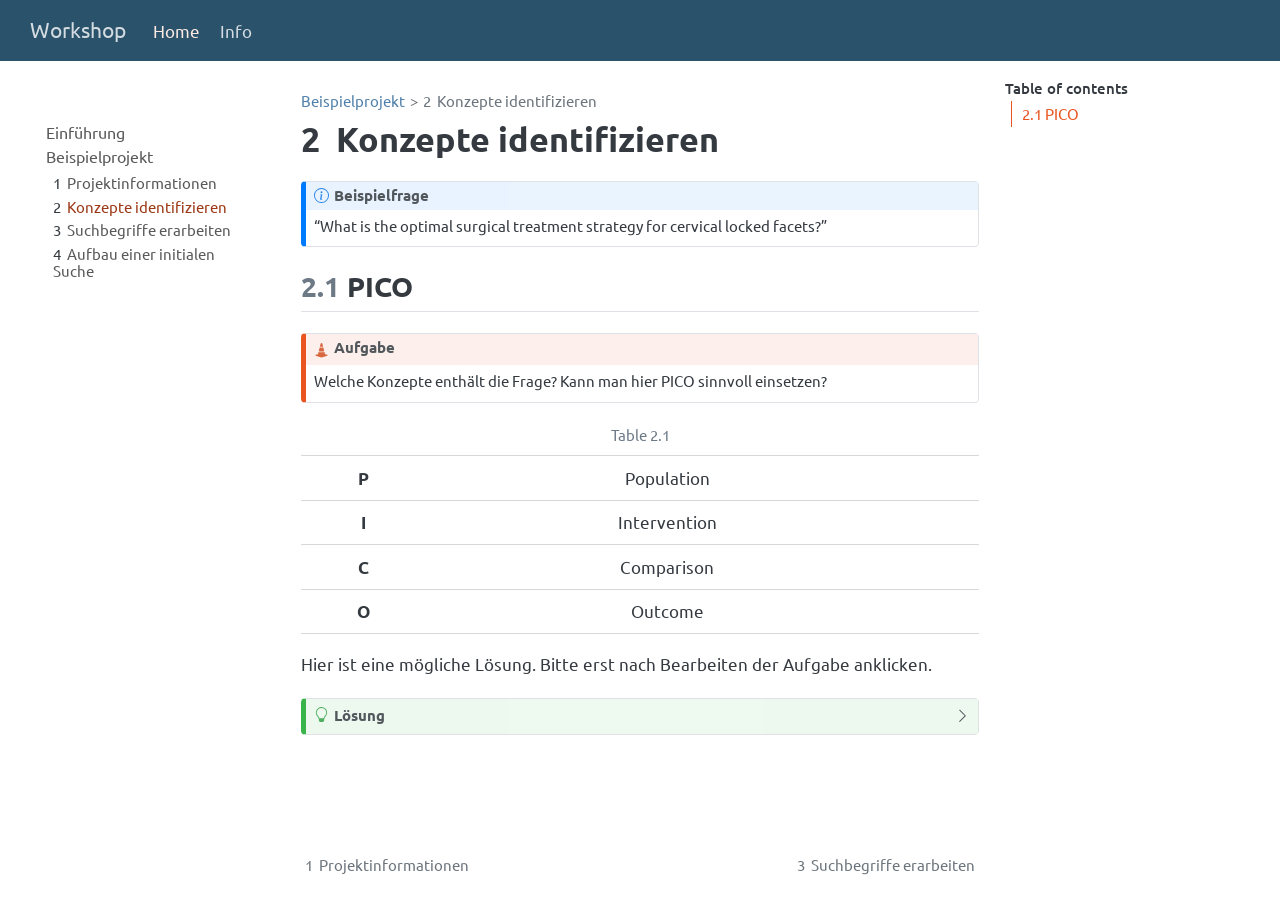
==== docs/concepts.html @ 967b188f "workshop project created" ====
<!DOCTYPE html>
<html xmlns="http://www.w3.org/1999/xhtml" lang="en" xml:lang="en"><head>

<meta charset="utf-8">
<meta name="generator" content="quarto-1.7.32">

<meta name="viewport" content="width=device-width, initial-scale=1.0, user-scalable=yes">

<meta name="description" content="Interner Workshop der AG EBM">

<title>2&nbsp; Konzepte identifizieren – Workshop</title>
<style>
code{white-space: pre-wrap;}
span.smallcaps{font-variant: small-caps;}
div.columns{display: flex; gap: min(4vw, 1.5em);}
div.column{flex: auto; overflow-x: auto;}
div.hanging-indent{margin-left: 1.5em; text-indent: -1.5em;}
ul.task-list{list-style: none;}
ul.task-list li input[type="checkbox"] {
  width: 0.8em;
  margin: 0 0.8em 0.2em -1em; /* quarto-specific, see https://github.com/quarto-dev/quarto-cli/issues/4556 */ 
  vertical-align: middle;
}
</style>


<script src="site_libs/quarto-nav/quarto-nav.js"></script>
<script src="site_libs/quarto-nav/headroom.min.js"></script>
<script src="site_libs/clipboard/clipboard.min.js"></script>
<script src="site_libs/quarto-search/autocomplete.umd.js"></script>
<script src="site_libs/quarto-search/fuse.min.js"></script>
<script src="site_libs/quarto-search/quarto-search.js"></script>
<meta name="quarto:offset" content="./">
<link href="./searchterms.html" rel="next">
<link href="./facts.html" rel="prev">
<script src="site_libs/quarto-html/quarto.js" type="module"></script>
<script src="site_libs/quarto-html/tabsets/tabsets.js" type="module"></script>
<script src="site_libs/quarto-html/popper.min.js"></script>
<script src="site_libs/quarto-html/tippy.umd.min.js"></script>
<script src="site_libs/quarto-html/anchor.min.js"></script>
<link href="site_libs/quarto-html/tippy.css" rel="stylesheet">
<link href="site_libs/quarto-html/quarto-syntax-highlighting-234273d1456647dabc34a594ac50e507.css" rel="stylesheet" id="quarto-text-highlighting-styles">
<script src="site_libs/bootstrap/bootstrap.min.js"></script>
<link href="site_libs/bootstrap/bootstrap-icons.css" rel="stylesheet">
<link href="site_libs/bootstrap/bootstrap-3a335a13ae7b847f18ad76aa049e3a4f.min.css" rel="stylesheet" append-hash="true" id="quarto-bootstrap" data-mode="light">
<script id="quarto-search-options" type="application/json">{
  "location": "sidebar",
  "copy-button": false,
  "collapse-after": 3,
  "panel-placement": "start",
  "type": "textbox",
  "limit": 50,
  "keyboard-shortcut": [
    "f",
    "/",
    "s"
  ],
  "language": {
    "search-no-results-text": "No results",
    "search-matching-documents-text": "matching documents",
    "search-copy-link-title": "Copy link to search",
    "search-hide-matches-text": "Hide additional matches",
    "search-more-match-text": "more match in this document",
    "search-more-matches-text": "more matches in this document",
    "search-clear-button-title": "Clear",
    "search-text-placeholder": "",
    "search-detached-cancel-button-title": "Cancel",
    "search-submit-button-title": "Submit",
    "search-label": "Search"
  }
}</script>


</head>

<body class="nav-sidebar floating nav-fixed quarto-light">

<div id="quarto-search-results"></div>
  <header id="quarto-header" class="headroom fixed-top">
    <nav class="navbar navbar-expand-lg " data-bs-theme="dark">
      <div class="navbar-container container-fluid">
      <div class="navbar-brand-container mx-auto">
    <a class="navbar-brand" href="./index.html">
    <span class="navbar-title">Workshop</span>
    </a>
  </div>
          <button class="navbar-toggler" type="button" data-bs-toggle="collapse" data-bs-target="#navbarCollapse" aria-controls="navbarCollapse" role="menu" aria-expanded="false" aria-label="Toggle navigation" onclick="if (window.quartoToggleHeadroom) { window.quartoToggleHeadroom(); }">
  <span class="navbar-toggler-icon"></span>
</button>
          <div class="collapse navbar-collapse" id="navbarCollapse">
            <ul class="navbar-nav navbar-nav-scroll me-auto">
  <li class="nav-item">
    <a class="nav-link active" href="./index.html" aria-current="page"> 
<span class="menu-text">Home</span></a>
  </li>  
  <li class="nav-item">
    <a class="nav-link" href="./about.qmd"> 
<span class="menu-text">Info</span></a>
  </li>  
</ul>
          </div> <!-- /navcollapse -->
            <div class="quarto-navbar-tools">
</div>
      </div> <!-- /container-fluid -->
    </nav>
  <nav class="quarto-secondary-nav">
    <div class="container-fluid d-flex">
      <button type="button" class="quarto-btn-toggle btn" data-bs-toggle="collapse" role="button" data-bs-target=".quarto-sidebar-collapse-item" aria-controls="quarto-sidebar" aria-expanded="false" aria-label="Toggle sidebar navigation" onclick="if (window.quartoToggleHeadroom) { window.quartoToggleHeadroom(); }">
        <i class="bi bi-layout-text-sidebar-reverse"></i>
      </button>
        <nav class="quarto-page-breadcrumbs" aria-label="breadcrumb"><ol class="breadcrumb"><li class="breadcrumb-item"><a href="./facts.html">Beispielprojekt</a></li><li class="breadcrumb-item"><a href="./concepts.html"><span class="chapter-number">2</span>&nbsp; <span class="chapter-title">Konzepte identifizieren</span></a></li></ol></nav>
        <a class="flex-grow-1" role="navigation" data-bs-toggle="collapse" data-bs-target=".quarto-sidebar-collapse-item" aria-controls="quarto-sidebar" aria-expanded="false" aria-label="Toggle sidebar navigation" onclick="if (window.quartoToggleHeadroom) { window.quartoToggleHeadroom(); }">      
        </a>
      <button type="button" class="btn quarto-search-button" aria-label="Search" onclick="window.quartoOpenSearch();">
        <i class="bi bi-search"></i>
      </button>
    </div>
  </nav>
</header>
<!-- content -->
<div id="quarto-content" class="quarto-container page-columns page-rows-contents page-layout-article page-navbar">
<!-- sidebar -->
  <nav id="quarto-sidebar" class="sidebar collapse collapse-horizontal quarto-sidebar-collapse-item sidebar-navigation floating overflow-auto">
        <div class="mt-2 flex-shrink-0 align-items-center">
        <div class="sidebar-search">
        <div id="quarto-search" class="" title="Search"></div>
        </div>
        </div>
    <div class="sidebar-menu-container"> 
    <ul class="list-unstyled mt-1">
        <li class="sidebar-item">
  <div class="sidebar-item-container"> 
  <a href="./index.html" class="sidebar-item-text sidebar-link">
 <span class="menu-text">Einführung</span></a>
  </div>
</li>
        <li class="sidebar-item sidebar-item-section">
      <div class="sidebar-item-container"> 
            <a class="sidebar-item-text sidebar-link text-start" data-bs-toggle="collapse" data-bs-target="#quarto-sidebar-section-1" role="navigation" aria-expanded="true">
 <span class="menu-text">Beispielprojekt</span></a>
          <a class="sidebar-item-toggle text-start" data-bs-toggle="collapse" data-bs-target="#quarto-sidebar-section-1" role="navigation" aria-expanded="true" aria-label="Toggle section">
            <i class="bi bi-chevron-right ms-2"></i>
          </a> 
      </div>
      <ul id="quarto-sidebar-section-1" class="collapse list-unstyled sidebar-section depth1 show">  
          <li class="sidebar-item">
  <div class="sidebar-item-container"> 
  <a href="./facts.html" class="sidebar-item-text sidebar-link">
 <span class="menu-text"><span class="chapter-number">1</span>&nbsp; <span class="chapter-title">Projektinformationen</span></span></a>
  </div>
</li>
          <li class="sidebar-item">
  <div class="sidebar-item-container"> 
  <a href="./concepts.html" class="sidebar-item-text sidebar-link active">
 <span class="menu-text"><span class="chapter-number">2</span>&nbsp; <span class="chapter-title">Konzepte identifizieren</span></span></a>
  </div>
</li>
          <li class="sidebar-item">
  <div class="sidebar-item-container"> 
  <a href="./searchterms.html" class="sidebar-item-text sidebar-link">
 <span class="menu-text"><span class="chapter-number">3</span>&nbsp; <span class="chapter-title">Suchbegriffe erarbeiten</span></span></a>
  </div>
</li>
          <li class="sidebar-item">
  <div class="sidebar-item-container"> 
  <a href="./initialsearch.html" class="sidebar-item-text sidebar-link">
 <span class="menu-text"><span class="chapter-number">4</span>&nbsp; <span class="chapter-title">Aufbau einer initialen Suche</span></span></a>
  </div>
</li>
      </ul>
  </li>
    </ul>
    </div>
</nav>
<div id="quarto-sidebar-glass" class="quarto-sidebar-collapse-item" data-bs-toggle="collapse" data-bs-target=".quarto-sidebar-collapse-item"></div>
<!-- margin-sidebar -->
    <div id="quarto-margin-sidebar" class="sidebar margin-sidebar">
        <nav id="TOC" role="doc-toc" class="toc-active">
    <h2 id="toc-title">Table of contents</h2>
   
  <ul>
  <li><a href="#pico" id="toc-pico" class="nav-link active" data-scroll-target="#pico"><span class="header-section-number">2.1</span> PICO</a></li>
  </ul>
</nav>
    </div>
<!-- main -->
<main class="content" id="quarto-document-content">

<header id="title-block-header" class="quarto-title-block default"><nav class="quarto-page-breadcrumbs quarto-title-breadcrumbs d-none d-lg-block" aria-label="breadcrumb"><ol class="breadcrumb"><li class="breadcrumb-item"><a href="./facts.html">Beispielprojekt</a></li><li class="breadcrumb-item"><a href="./concepts.html"><span class="chapter-number">2</span>&nbsp; <span class="chapter-title">Konzepte identifizieren</span></a></li></ol></nav>
<div class="quarto-title">
<h1 class="title"><span class="chapter-number">2</span>&nbsp; <span class="chapter-title">Konzepte identifizieren</span></h1>
</div>



<div class="quarto-title-meta">

    
  
    
  </div>
  


</header>


<div class="callout callout-style-default callout-note callout-titled" title="Beispielfrage">
<div class="callout-header d-flex align-content-center">
<div class="callout-icon-container">
<i class="callout-icon"></i>
</div>
<div class="callout-title-container flex-fill">
Beispielfrage
</div>
</div>
<div class="callout-body-container callout-body">
<p>“What is the optimal surgical treatment strategy for cervical locked facets?”</p>
</div>
</div>
<section id="pico" class="level2" data-number="2.1">
<h2 data-number="2.1" class="anchored" data-anchor-id="pico"><span class="header-section-number">2.1</span> PICO</h2>
<div class="callout callout-style-default callout-caution callout-titled" title="Aufgabe">
<div class="callout-header d-flex align-content-center">
<div class="callout-icon-container">
<i class="callout-icon"></i>
</div>
<div class="callout-title-container flex-fill">
Aufgabe
</div>
</div>
<div class="callout-body-container callout-body">
<p>Welche Konzepte enthält die Frage? Kann man hier PICO sinnvoll einsetzen?</p>
</div>
</div>
<div id="tbl-pico" class="quarto-float quarto-figure quarto-figure-center anchored">
<figure class="quarto-float quarto-float-tbl figure">
<figcaption class="quarto-float-caption-top quarto-float-caption quarto-float-tbl quarto-uncaptioned" id="tbl-pico-caption-0ceaefa1-69ba-4598-a22c-09a6ac19f8ca">
Table&nbsp;2.1
</figcaption>
<div aria-describedby="tbl-pico-caption-0ceaefa1-69ba-4598-a22c-09a6ac19f8ca">
<table class="caption-top table">
<tbody>
<tr class="odd">
<td><strong>P</strong></td>
<td>Population</td>
<td></td>
</tr>
<tr class="even">
<td><strong>I</strong></td>
<td>Intervention</td>
<td></td>
</tr>
<tr class="odd">
<td><strong>C</strong></td>
<td>Comparison</td>
<td></td>
</tr>
<tr class="even">
<td><strong>O</strong></td>
<td>Outcome</td>
<td></td>
</tr>
</tbody>
</table>
</div>
</figure>
</div>
<p>Hier ist eine mögliche Lösung. Bitte erst nach Bearbeiten der Aufgabe anklicken.</p>
<div class="callout callout-style-default callout-tip callout-titled" title="Lösung">
<div class="callout-header d-flex align-content-center" data-bs-toggle="collapse" data-bs-target=".callout-3-contents" aria-controls="callout-3" aria-expanded="false" aria-label="Toggle callout">
<div class="callout-icon-container">
<i class="callout-icon"></i>
</div>
<div class="callout-title-container flex-fill">
Lösung
</div>
<div class="callout-btn-toggle d-inline-block border-0 py-1 ps-1 pe-0 float-end"><i class="callout-toggle"></i></div>
</div>
<div id="callout-3" class="callout-3-contents callout-collapse collapse">
<div class="callout-body-container callout-body">
<pre><code>P: Cervical locked facets

I: surgery / treatment options

C: -

O: - </code></pre>
</div>
</div>
</div>


</section>

</main> <!-- /main -->
<script id="quarto-html-after-body" type="application/javascript">
  window.document.addEventListener("DOMContentLoaded", function (event) {
    const icon = "";
    const anchorJS = new window.AnchorJS();
    anchorJS.options = {
      placement: 'right',
      icon: icon
    };
    anchorJS.add('.anchored');
    const isCodeAnnotation = (el) => {
      for (const clz of el.classList) {
        if (clz.startsWith('code-annotation-')) {                     
          return true;
        }
      }
      return false;
    }
    const onCopySuccess = function(e) {
      // button target
      const button = e.trigger;
      // don't keep focus
      button.blur();
      // flash "checked"
      button.classList.add('code-copy-button-checked');
      var currentTitle = button.getAttribute("title");
      button.setAttribute("title", "Copied!");
      let tooltip;
      if (window.bootstrap) {
        button.setAttribute("data-bs-toggle", "tooltip");
        button.setAttribute("data-bs-placement", "left");
        button.setAttribute("data-bs-title", "Copied!");
        tooltip = new bootstrap.Tooltip(button, 
          { trigger: "manual", 
            customClass: "code-copy-button-tooltip",
            offset: [0, -8]});
        tooltip.show();    
      }
      setTimeout(function() {
        if (tooltip) {
          tooltip.hide();
          button.removeAttribute("data-bs-title");
          button.removeAttribute("data-bs-toggle");
          button.removeAttribute("data-bs-placement");
        }
        button.setAttribute("title", currentTitle);
        button.classList.remove('code-copy-button-checked');
      }, 1000);
      // clear code selection
      e.clearSelection();
    }
    const getTextToCopy = function(trigger) {
        const codeEl = trigger.previousElementSibling.cloneNode(true);
        for (const childEl of codeEl.children) {
          if (isCodeAnnotation(childEl)) {
            childEl.remove();
          }
        }
        return codeEl.innerText;
    }
    const clipboard = new window.ClipboardJS('.code-copy-button:not([data-in-quarto-modal])', {
      text: getTextToCopy
    });
    clipboard.on('success', onCopySuccess);
    if (window.document.getElementById('quarto-embedded-source-code-modal')) {
      const clipboardModal = new window.ClipboardJS('.code-copy-button[data-in-quarto-modal]', {
        text: getTextToCopy,
        container: window.document.getElementById('quarto-embedded-source-code-modal')
      });
      clipboardModal.on('success', onCopySuccess);
    }
      var localhostRegex = new RegExp(/^(?:http|https):\/\/localhost\:?[0-9]*\//);
      var mailtoRegex = new RegExp(/^mailto:/);
        var filterRegex = new RegExp('/' + window.location.host + '/');
      var isInternal = (href) => {
          return filterRegex.test(href) || localhostRegex.test(href) || mailtoRegex.test(href);
      }
      // Inspect non-navigation links and adorn them if external
     var links = window.document.querySelectorAll('a[href]:not(.nav-link):not(.navbar-brand):not(.toc-action):not(.sidebar-link):not(.sidebar-item-toggle):not(.pagination-link):not(.no-external):not([aria-hidden]):not(.dropdown-item):not(.quarto-navigation-tool):not(.about-link)');
      for (var i=0; i<links.length; i++) {
        const link = links[i];
        if (!isInternal(link.href)) {
          // undo the damage that might have been done by quarto-nav.js in the case of
          // links that we want to consider external
          if (link.dataset.originalHref !== undefined) {
            link.href = link.dataset.originalHref;
          }
            // target, if specified
            link.setAttribute("target", "_blank");
            if (link.getAttribute("rel") === null) {
              link.setAttribute("rel", "noopener");
            }
        }
      }
    function tippyHover(el, contentFn, onTriggerFn, onUntriggerFn) {
      const config = {
        allowHTML: true,
        maxWidth: 500,
        delay: 100,
        arrow: false,
        appendTo: function(el) {
            return el.parentElement;
        },
        interactive: true,
        interactiveBorder: 10,
        theme: 'quarto',
        placement: 'bottom-start',
      };
      if (contentFn) {
        config.content = contentFn;
      }
      if (onTriggerFn) {
        config.onTrigger = onTriggerFn;
      }
      if (onUntriggerFn) {
        config.onUntrigger = onUntriggerFn;
      }
      window.tippy(el, config); 
    }
    const noterefs = window.document.querySelectorAll('a[role="doc-noteref"]');
    for (var i=0; i<noterefs.length; i++) {
      const ref = noterefs[i];
      tippyHover(ref, function() {
        // use id or data attribute instead here
        let href = ref.getAttribute('data-footnote-href') || ref.getAttribute('href');
        try { href = new URL(href).hash; } catch {}
        const id = href.replace(/^#\/?/, "");
        const note = window.document.getElementById(id);
        if (note) {
          return note.innerHTML;
        } else {
          return "";
        }
      });
    }
    const xrefs = window.document.querySelectorAll('a.quarto-xref');
    const processXRef = (id, note) => {
      // Strip column container classes
      const stripColumnClz = (el) => {
        el.classList.remove("page-full", "page-columns");
        if (el.children) {
          for (const child of el.children) {
            stripColumnClz(child);
          }
        }
      }
      stripColumnClz(note)
      if (id === null || id.startsWith('sec-')) {
        // Special case sections, only their first couple elements
        const container = document.createElement("div");
        if (note.children && note.children.length > 2) {
          container.appendChild(note.children[0].cloneNode(true));
          for (let i = 1; i < note.children.length; i++) {
            const child = note.children[i];
            if (child.tagName === "P" && child.innerText === "") {
              continue;
            } else {
              container.appendChild(child.cloneNode(true));
              break;
            }
          }
          if (window.Quarto?.typesetMath) {
            window.Quarto.typesetMath(container);
          }
          return container.innerHTML
        } else {
          if (window.Quarto?.typesetMath) {
            window.Quarto.typesetMath(note);
          }
          return note.innerHTML;
        }
      } else {
        // Remove any anchor links if they are present
        const anchorLink = note.querySelector('a.anchorjs-link');
        if (anchorLink) {
          anchorLink.remove();
        }
        if (window.Quarto?.typesetMath) {
          window.Quarto.typesetMath(note);
        }
        if (note.classList.contains("callout")) {
          return note.outerHTML;
        } else {
          return note.innerHTML;
        }
      }
    }
    for (var i=0; i<xrefs.length; i++) {
      const xref = xrefs[i];
      tippyHover(xref, undefined, function(instance) {
        instance.disable();
        let url = xref.getAttribute('href');
        let hash = undefined; 
        if (url.startsWith('#')) {
          hash = url;
        } else {
          try { hash = new URL(url).hash; } catch {}
        }
        if (hash) {
          const id = hash.replace(/^#\/?/, "");
          const note = window.document.getElementById(id);
          if (note !== null) {
            try {
              const html = processXRef(id, note.cloneNode(true));
              instance.setContent(html);
            } finally {
              instance.enable();
              instance.show();
            }
          } else {
            // See if we can fetch this
            fetch(url.split('#')[0])
            .then(res => res.text())
            .then(html => {
              const parser = new DOMParser();
              const htmlDoc = parser.parseFromString(html, "text/html");
              const note = htmlDoc.getElementById(id);
              if (note !== null) {
                const html = processXRef(id, note);
                instance.setContent(html);
              } 
            }).finally(() => {
              instance.enable();
              instance.show();
            });
          }
        } else {
          // See if we can fetch a full url (with no hash to target)
          // This is a special case and we should probably do some content thinning / targeting
          fetch(url)
          .then(res => res.text())
          .then(html => {
            const parser = new DOMParser();
            const htmlDoc = parser.parseFromString(html, "text/html");
            const note = htmlDoc.querySelector('main.content');
            if (note !== null) {
              // This should only happen for chapter cross references
              // (since there is no id in the URL)
              // remove the first header
              if (note.children.length > 0 && note.children[0].tagName === "HEADER") {
                note.children[0].remove();
              }
              const html = processXRef(null, note);
              instance.setContent(html);
            } 
          }).finally(() => {
            instance.enable();
            instance.show();
          });
        }
      }, function(instance) {
      });
    }
        let selectedAnnoteEl;
        const selectorForAnnotation = ( cell, annotation) => {
          let cellAttr = 'data-code-cell="' + cell + '"';
          let lineAttr = 'data-code-annotation="' +  annotation + '"';
          const selector = 'span[' + cellAttr + '][' + lineAttr + ']';
          return selector;
        }
        const selectCodeLines = (annoteEl) => {
          const doc = window.document;
          const targetCell = annoteEl.getAttribute("data-target-cell");
          const targetAnnotation = annoteEl.getAttribute("data-target-annotation");
          const annoteSpan = window.document.querySelector(selectorForAnnotation(targetCell, targetAnnotation));
          const lines = annoteSpan.getAttribute("data-code-lines").split(",");
          const lineIds = lines.map((line) => {
            return targetCell + "-" + line;
          })
          let top = null;
          let height = null;
          let parent = null;
          if (lineIds.length > 0) {
              //compute the position of the single el (top and bottom and make a div)
              const el = window.document.getElementById(lineIds[0]);
              top = el.offsetTop;
              height = el.offsetHeight;
              parent = el.parentElement.parentElement;
            if (lineIds.length > 1) {
              const lastEl = window.document.getElementById(lineIds[lineIds.length - 1]);
              const bottom = lastEl.offsetTop + lastEl.offsetHeight;
              height = bottom - top;
            }
            if (top !== null && height !== null && parent !== null) {
              // cook up a div (if necessary) and position it 
              let div = window.document.getElementById("code-annotation-line-highlight");
              if (div === null) {
                div = window.document.createElement("div");
                div.setAttribute("id", "code-annotation-line-highlight");
                div.style.position = 'absolute';
                parent.appendChild(div);
              }
              div.style.top = top - 2 + "px";
              div.style.height = height + 4 + "px";
              div.style.left = 0;
              let gutterDiv = window.document.getElementById("code-annotation-line-highlight-gutter");
              if (gutterDiv === null) {
                gutterDiv = window.document.createElement("div");
                gutterDiv.setAttribute("id", "code-annotation-line-highlight-gutter");
                gutterDiv.style.position = 'absolute';
                const codeCell = window.document.getElementById(targetCell);
                const gutter = codeCell.querySelector('.code-annotation-gutter');
                gutter.appendChild(gutterDiv);
              }
              gutterDiv.style.top = top - 2 + "px";
              gutterDiv.style.height = height + 4 + "px";
            }
            selectedAnnoteEl = annoteEl;
          }
        };
        const unselectCodeLines = () => {
          const elementsIds = ["code-annotation-line-highlight", "code-annotation-line-highlight-gutter"];
          elementsIds.forEach((elId) => {
            const div = window.document.getElementById(elId);
            if (div) {
              div.remove();
            }
          });
          selectedAnnoteEl = undefined;
        };
          // Handle positioning of the toggle
      window.addEventListener(
        "resize",
        throttle(() => {
          elRect = undefined;
          if (selectedAnnoteEl) {
            selectCodeLines(selectedAnnoteEl);
          }
        }, 10)
      );
      function throttle(fn, ms) {
      let throttle = false;
      let timer;
        return (...args) => {
          if(!throttle) { // first call gets through
              fn.apply(this, args);
              throttle = true;
          } else { // all the others get throttled
              if(timer) clearTimeout(timer); // cancel #2
              timer = setTimeout(() => {
                fn.apply(this, args);
                timer = throttle = false;
              }, ms);
          }
        };
      }
        // Attach click handler to the DT
        const annoteDls = window.document.querySelectorAll('dt[data-target-cell]');
        for (const annoteDlNode of annoteDls) {
          annoteDlNode.addEventListener('click', (event) => {
            const clickedEl = event.target;
            if (clickedEl !== selectedAnnoteEl) {
              unselectCodeLines();
              const activeEl = window.document.querySelector('dt[data-target-cell].code-annotation-active');
              if (activeEl) {
                activeEl.classList.remove('code-annotation-active');
              }
              selectCodeLines(clickedEl);
              clickedEl.classList.add('code-annotation-active');
            } else {
              // Unselect the line
              unselectCodeLines();
              clickedEl.classList.remove('code-annotation-active');
            }
          });
        }
    const findCites = (el) => {
      const parentEl = el.parentElement;
      if (parentEl) {
        const cites = parentEl.dataset.cites;
        if (cites) {
          return {
            el,
            cites: cites.split(' ')
          };
        } else {
          return findCites(el.parentElement)
        }
      } else {
        return undefined;
      }
    };
    var bibliorefs = window.document.querySelectorAll('a[role="doc-biblioref"]');
    for (var i=0; i<bibliorefs.length; i++) {
      const ref = bibliorefs[i];
      const citeInfo = findCites(ref);
      if (citeInfo) {
        tippyHover(citeInfo.el, function() {
          var popup = window.document.createElement('div');
          citeInfo.cites.forEach(function(cite) {
            var citeDiv = window.document.createElement('div');
            citeDiv.classList.add('hanging-indent');
            citeDiv.classList.add('csl-entry');
            var biblioDiv = window.document.getElementById('ref-' + cite);
            if (biblioDiv) {
              citeDiv.innerHTML = biblioDiv.innerHTML;
            }
            popup.appendChild(citeDiv);
          });
          return popup.innerHTML;
        });
      }
    }
  });
  </script>
<nav class="page-navigation">
  <div class="nav-page nav-page-previous">
      <a href="./facts.html" class="pagination-link" aria-label="Projektinformationen">
        <i class="bi bi-arrow-left-short"></i> <span class="nav-page-text"><span class="chapter-number">1</span>&nbsp; <span class="chapter-title">Projektinformationen</span></span>
      </a>          
  </div>
  <div class="nav-page nav-page-next">
      <a href="./searchterms.html" class="pagination-link" aria-label="Suchbegriffe erarbeiten">
        <span class="nav-page-text"><span class="chapter-number">3</span>&nbsp; <span class="chapter-title">Suchbegriffe erarbeiten</span></span> <i class="bi bi-arrow-right-short"></i>
      </a>
  </div>
</nav>
</div> <!-- /content -->




</body></html>
---- docs/site_libs/quarto-html/tippy.css ----
.tippy-box[data-animation=fade][data-state=hidden]{opacity:0}[data-tippy-root]{max-width:calc(100vw - 10px)}.tippy-box{position:relative;background-color:#333;color:#fff;border-radius:4px;font-size:14px;line-height:1.4;white-space:normal;outline:0;transition-property:transform,visibility,opacity}.tippy-box[data-placement^=top]>.tippy-arrow{bottom:0}.tippy-box[data-placement^=top]>.tippy-arrow:before{bottom:-7px;left:0;border-width:8px 8px 0;border-top-color:initial;transform-origin:center top}.tippy-box[data-placement^=bottom]>.tippy-arrow{top:0}.tippy-box[data-placement^=bottom]>.tippy-arrow:before{top:-7px;left:0;border-width:0 8px 8px;border-bottom-color:initial;transform-origin:center bottom}.tippy-box[data-placement^=left]>.tippy-arrow{right:0}.tippy-box[data-placement^=left]>.tippy-arrow:before{border-width:8px 0 8px 8px;border-left-color:initial;right:-7px;transform-origin:center left}.tippy-box[data-placement^=right]>.tippy-arrow{left:0}.tippy-box[data-placement^=right]>.tippy-arrow:before{left:-7px;border-width:8px 8px 8px 0;border-right-color:initial;transform-origin:center right}.tippy-box[data-inertia][data-state=visible]{transition-timing-function:cubic-bezier(.54,1.5,.38,1.11)}.tippy-arrow{width:16px;height:16px;color:#333}.tippy-arrow:before{content:"";position:absolute;border-color:transparent;border-style:solid}.tippy-content{position:relative;padding:5px 9px;z-index:1}
---- docs/site_libs/quarto-html/quarto-syntax-highlighting-234273d1456647dabc34a594ac50e507.css ----
/* quarto syntax highlight colors */
:root {
  --quarto-hl-al-color: #ff5555;
  --quarto-hl-an-color: #6a737d;
  --quarto-hl-at-color: #d73a49;
  --quarto-hl-bn-color: #005cc5;
  --quarto-hl-bu-color: #d73a49;
  --quarto-hl-ch-color: #032f62;
  --quarto-hl-co-color: #6a737d;
  --quarto-hl-cv-color: #6a737d;
  --quarto-hl-cn-color: #005cc5;
  --quarto-hl-cf-color: #d73a49;
  --quarto-hl-dt-color: #d73a49;
  --quarto-hl-dv-color: #005cc5;
  --quarto-hl-do-color: #6a737d;
  --quarto-hl-er-color: #ff5555;
  --quarto-hl-ex-color: #d73a49;
  --quarto-hl-fl-color: #005cc5;
  --quarto-hl-fu-color: #6f42c1;
  --quarto-hl-im-color: #032f62;
  --quarto-hl-in-color: #6a737d;
  --quarto-hl-kw-color: #d73a49;
  --quarto-hl-op-color: #24292e;
  --quarto-hl-pp-color: #d73a49;
  --quarto-hl-re-color: #6a737d;
  --quarto-hl-sc-color: #005cc5;
  --quarto-hl-ss-color: #032f62;
  --quarto-hl-st-color: #032f62;
  --quarto-hl-va-color: #e36209;
  --quarto-hl-vs-color: #032f62;
  --quarto-hl-wa-color: #ff5555;
}

/* other quarto variables */
:root {
  --quarto-font-monospace: SFMono-Regular, Menlo, Monaco, Consolas, "Liberation Mono", "Courier New", monospace;
}

/* syntax highlight based on Pandoc's rules */
pre > code.sourceCode > span {
  color: #24292e;
}

code.sourceCode > span {
  color: #24292e;
}

div.sourceCode,
div.sourceCode pre.sourceCode {
  color: #24292e;
}

/* Normal */
code span {
  color: #24292e;
}

/* Alert */
code span.al {
  font-weight: bold;
  color: #ff5555;
}

/* Annotation */
code span.an {
  color: #6a737d;
}

/* Attribute */
code span.at {
  color: #d73a49;
}

/* BaseN */
code span.bn {
  color: #005cc5;
}

/* BuiltIn */
code span.bu {
  color: #d73a49;
}

/* ControlFlow */
code span.cf {
  color: #d73a49;
}

/* Char */
code span.ch {
  color: #032f62;
}

/* Constant */
code span.cn {
  color: #005cc5;
}

/* Comment */
code span.co {
  color: #6a737d;
}

/* CommentVar */
code span.cv {
  color: #6a737d;
}

/* Documentation */
code span.do {
  color: #6a737d;
}

/* DataType */
code span.dt {
  color: #d73a49;
}

/* DecVal */
code span.dv {
  color: #005cc5;
}

/* Error */
code span.er {
  color: #ff5555;
  text-decoration: underline;
}

/* Extension */
code span.ex {
  font-weight: bold;
  color: #d73a49;
}

/* Float */
code span.fl {
  color: #005cc5;
}

/* Function */
code span.fu {
  color: #6f42c1;
}

/* Import */
code span.im {
  color: #032f62;
}

/* Information */
code span.in {
  color: #6a737d;
}

/* Keyword */
code span.kw {
  color: #d73a49;
}

/* Operator */
code span.op {
  color: #24292e;
}

/* Preprocessor */
code span.pp {
  color: #d73a49;
}

/* RegionMarker */
code span.re {
  color: #6a737d;
}

/* SpecialChar */
code span.sc {
  color: #005cc5;
}

/* SpecialString */
code span.ss {
  color: #032f62;
}

/* String */
code span.st {
  color: #032f62;
}

/* Variable */
code span.va {
  color: #e36209;
}

/* VerbatimString */
code span.vs {
  color: #032f62;
}

/* Warning */
code span.wa {
  color: #ff5555;
}

.prevent-inlining {
  content: "</";
}

/*# sourceMappingURL=c56d45e8171e82081af6d43de8e882ad.css.map */
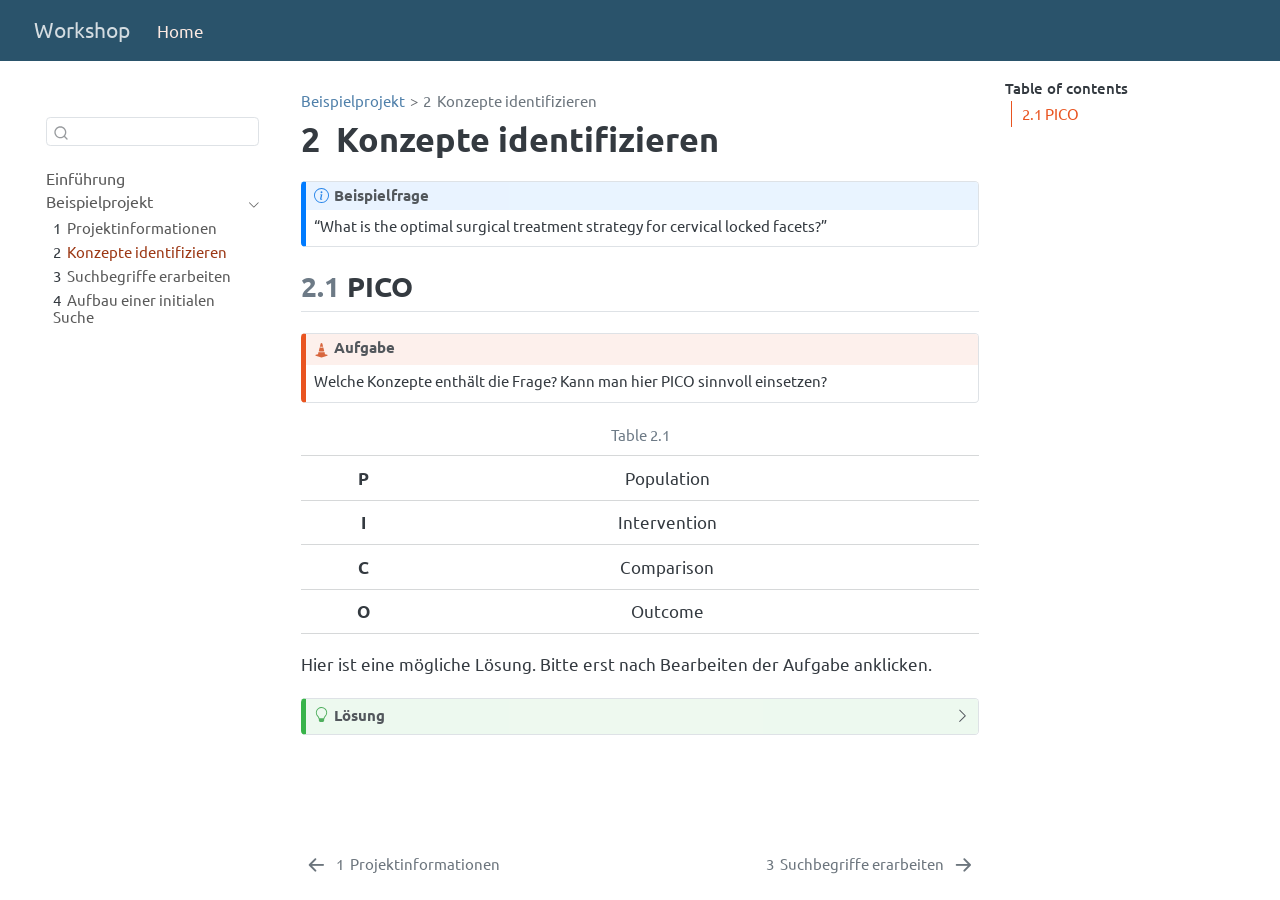
==== commit c172413c: "cleaned up unused files" ====
--- a/docs/concepts.html
+++ b/docs/concepts.html
@@ -2,7 +2,7 @@
 <html xmlns="http://www.w3.org/1999/xhtml" lang="en" xml:lang="en"><head>
 
 <meta charset="utf-8">
-<meta name="generator" content="quarto-1.7.32">
+<meta name="generator" content="quarto-1.8.25">
 
 <meta name="viewport" content="width=device-width, initial-scale=1.0, user-scalable=yes">
 
@@ -35,14 +35,15 @@
 <link href="./facts.html" rel="prev">
 <script src="site_libs/quarto-html/quarto.js" type="module"></script>
 <script src="site_libs/quarto-html/tabsets/tabsets.js" type="module"></script>
+<script src="site_libs/quarto-html/axe/axe-check.js" type="module"></script>
 <script src="site_libs/quarto-html/popper.min.js"></script>
 <script src="site_libs/quarto-html/tippy.umd.min.js"></script>
 <script src="site_libs/quarto-html/anchor.min.js"></script>
 <link href="site_libs/quarto-html/tippy.css" rel="stylesheet">
-<link href="site_libs/quarto-html/quarto-syntax-highlighting-234273d1456647dabc34a594ac50e507.css" rel="stylesheet" id="quarto-text-highlighting-styles">
+<link href="site_libs/quarto-html/quarto-syntax-highlighting-065a5179aebd64318d7ea99d77b64a9e.css" rel="stylesheet" id="quarto-text-highlighting-styles">
 <script src="site_libs/bootstrap/bootstrap.min.js"></script>
 <link href="site_libs/bootstrap/bootstrap-icons.css" rel="stylesheet">
-<link href="site_libs/bootstrap/bootstrap-3a335a13ae7b847f18ad76aa049e3a4f.min.css" rel="stylesheet" append-hash="true" id="quarto-bootstrap" data-mode="light">
+<link href="site_libs/bootstrap/bootstrap-4666ebd988f99e28082c76482a351d50.min.css" rel="stylesheet" append-hash="true" id="quarto-bootstrap" data-mode="light">
 <script id="quarto-search-options" type="application/json">{
   "location": "sidebar",
   "copy-button": false,
@@ -80,6 +81,8 @@
     <nav class="navbar navbar-expand-lg " data-bs-theme="dark">
       <div class="navbar-container container-fluid">
       <div class="navbar-brand-container mx-auto">
+    <a href="./index.html" class="navbar-brand navbar-brand-logo">
+    </a>
     <a class="navbar-brand" href="./index.html">
     <span class="navbar-title">Workshop</span>
     </a>
@@ -92,10 +95,6 @@
   <li class="nav-item">
     <a class="nav-link active" href="./index.html" aria-current="page"> 
 <span class="menu-text">Home</span></a>
-  </li>  
-  <li class="nav-item">
-    <a class="nav-link" href="./about.qmd"> 
-<span class="menu-text">Info</span></a>
   </li>  
 </ul>
           </div> <!-- /navcollapse -->
@@ -121,6 +120,10 @@
 <div id="quarto-content" class="quarto-container page-columns page-rows-contents page-layout-article page-navbar">
 <!-- sidebar -->
   <nav id="quarto-sidebar" class="sidebar collapse collapse-horizontal quarto-sidebar-collapse-item sidebar-navigation floating overflow-auto">
+    <div class="pt-lg-2 mt-2 text-left sidebar-header sidebar-header-stacked">
+      <a href="./index.html" class="sidebar-logo-link">
+      </a>
+      </div>
         <div class="mt-2 flex-shrink-0 align-items-center">
         <div class="sidebar-search">
         <div id="quarto-search" class="" title="Search"></div>
@@ -211,7 +214,7 @@
 <i class="callout-icon"></i>
 </div>
 <div class="callout-title-container flex-fill">
-Beispielfrage
+<span class="screen-reader-only">Note</span>Beispielfrage
 </div>
 </div>
 <div class="callout-body-container callout-body">
@@ -226,7 +229,7 @@
 <i class="callout-icon"></i>
 </div>
 <div class="callout-title-container flex-fill">
-Aufgabe
+<span class="screen-reader-only">Caution</span>Aufgabe
 </div>
 </div>
 <div class="callout-body-container callout-body">
@@ -268,12 +271,12 @@
 </div>
 <p>Hier ist eine mögliche Lösung. Bitte erst nach Bearbeiten der Aufgabe anklicken.</p>
 <div class="callout callout-style-default callout-tip callout-titled" title="Lösung">
-<div class="callout-header d-flex align-content-center" data-bs-toggle="collapse" data-bs-target=".callout-3-contents" aria-controls="callout-3" aria-expanded="false" aria-label="Toggle callout">
+<div class="callout-header d-flex align-content-center collapsed" data-bs-toggle="collapse" data-bs-target=".callout-3-contents" aria-controls="callout-3" aria-expanded="false" aria-label="Toggle callout">
 <div class="callout-icon-container">
 <i class="callout-icon"></i>
 </div>
 <div class="callout-title-container flex-fill">
-Lösung
+<span class="screen-reader-only">Tip</span>Lösung
 </div>
 <div class="callout-btn-toggle d-inline-block border-0 py-1 ps-1 pe-0 float-end"><i class="callout-toggle"></i></div>
 </div>
@@ -345,13 +348,14 @@
       e.clearSelection();
     }
     const getTextToCopy = function(trigger) {
-        const codeEl = trigger.previousElementSibling.cloneNode(true);
-        for (const childEl of codeEl.children) {
-          if (isCodeAnnotation(childEl)) {
-            childEl.remove();
-          }
-        }
-        return codeEl.innerText;
+      const outerScaffold = trigger.parentElement.cloneNode(true);
+      const codeEl = outerScaffold.querySelector('code');
+      for (const childEl of codeEl.children) {
+        if (isCodeAnnotation(childEl)) {
+          childEl.remove();
+        }
+      }
+      return codeEl.innerText;
     }
     const clipboard = new window.ClipboardJS('.code-copy-button:not([data-in-quarto-modal])', {
       text: getTextToCopy
--- a/docs/site_libs/quarto-html/quarto-syntax-highlighting-065a5179aebd64318d7ea99d77b64a9e.css
+++ b/docs/site_libs/quarto-html/quarto-syntax-highlighting-065a5179aebd64318d7ea99d77b64a9e.css
@@ -0,0 +1,210 @@
+/* quarto syntax highlight colors */
+:root {
+  --quarto-hl-al-color: #ff5555;
+  --quarto-hl-an-color: #6a737d;
+  --quarto-hl-at-color: #d73a49;
+  --quarto-hl-bn-color: #005cc5;
+  --quarto-hl-bu-color: #d73a49;
+  --quarto-hl-ch-color: #032f62;
+  --quarto-hl-co-color: #6a737d;
+  --quarto-hl-cv-color: #6a737d;
+  --quarto-hl-cn-color: #005cc5;
+  --quarto-hl-cf-color: #d73a49;
+  --quarto-hl-dt-color: #d73a49;
+  --quarto-hl-dv-color: #005cc5;
+  --quarto-hl-do-color: #6a737d;
+  --quarto-hl-er-color: #ff5555;
+  --quarto-hl-ex-color: #d73a49;
+  --quarto-hl-fl-color: #005cc5;
+  --quarto-hl-fu-color: #6f42c1;
+  --quarto-hl-im-color: #032f62;
+  --quarto-hl-in-color: #6a737d;
+  --quarto-hl-kw-color: #d73a49;
+  --quarto-hl-op-color: #24292e;
+  --quarto-hl-pp-color: #d73a49;
+  --quarto-hl-re-color: #6a737d;
+  --quarto-hl-sc-color: #005cc5;
+  --quarto-hl-ss-color: #032f62;
+  --quarto-hl-st-color: #032f62;
+  --quarto-hl-va-color: #e36209;
+  --quarto-hl-vs-color: #032f62;
+  --quarto-hl-wa-color: #ff5555;
+}
+
+/* other quarto variables */
+:root {
+  --quarto-font-monospace: SFMono-Regular, Menlo, Monaco, Consolas, "Liberation Mono", "Courier New", monospace;
+}
+
+/* syntax highlight based on Pandoc's rules */
+pre > code.sourceCode > span {
+  color: #24292e;
+}
+
+code.sourceCode > span {
+  color: #24292e;
+}
+
+div.sourceCode,
+div.sourceCode pre.sourceCode {
+  color: #24292e;
+}
+
+/* Normal */
+code span {
+  color: #24292e;
+}
+
+/* Alert */
+code span.al {
+  font-weight: bold;
+  color: #ff5555;
+}
+
+/* Annotation */
+code span.an {
+  color: #6a737d;
+}
+
+/* Attribute */
+code span.at {
+  color: #d73a49;
+}
+
+/* BaseN */
+code span.bn {
+  color: #005cc5;
+}
+
+/* BuiltIn */
+code span.bu {
+  color: #d73a49;
+}
+
+/* ControlFlow */
+code span.cf {
+  color: #d73a49;
+}
+
+/* Char */
+code span.ch {
+  color: #032f62;
+}
+
+/* Constant */
+code span.cn {
+  color: #005cc5;
+}
+
+/* Comment */
+code span.co {
+  color: #6a737d;
+}
+
+/* CommentVar */
+code span.cv {
+  color: #6a737d;
+}
+
+/* Documentation */
+code span.do {
+  color: #6a737d;
+}
+
+/* DataType */
+code span.dt {
+  color: #d73a49;
+}
+
+/* DecVal */
+code span.dv {
+  color: #005cc5;
+}
+
+/* Error */
+code span.er {
+  color: #ff5555;
+  text-decoration: underline;
+}
+
+/* Extension */
+code span.ex {
+  font-weight: bold;
+  color: #d73a49;
+}
+
+/* Float */
+code span.fl {
+  color: #005cc5;
+}
+
+/* Function */
+code span.fu {
+  color: #6f42c1;
+}
+
+/* Import */
+code span.im {
+  color: #032f62;
+}
+
+/* Information */
+code span.in {
+  color: #6a737d;
+}
+
+/* Keyword */
+code span.kw {
+  color: #d73a49;
+}
+
+/* Operator */
+code span.op {
+  color: #24292e;
+}
+
+/* Preprocessor */
+code span.pp {
+  color: #d73a49;
+}
+
+/* RegionMarker */
+code span.re {
+  color: #6a737d;
+}
+
+/* SpecialChar */
+code span.sc {
+  color: #005cc5;
+}
+
+/* SpecialString */
+code span.ss {
+  color: #032f62;
+}
+
+/* String */
+code span.st {
+  color: #032f62;
+}
+
+/* Variable */
+code span.va {
+  color: #e36209;
+}
+
+/* VerbatimString */
+code span.vs {
+  color: #032f62;
+}
+
+/* Warning */
+code span.wa {
+  color: #ff5555;
+}
+
+.prevent-inlining {
+  content: "</";
+}
+
+/*# sourceMappingURL=767c16492b53e35a6b314e0e4dac6d26.css.map */
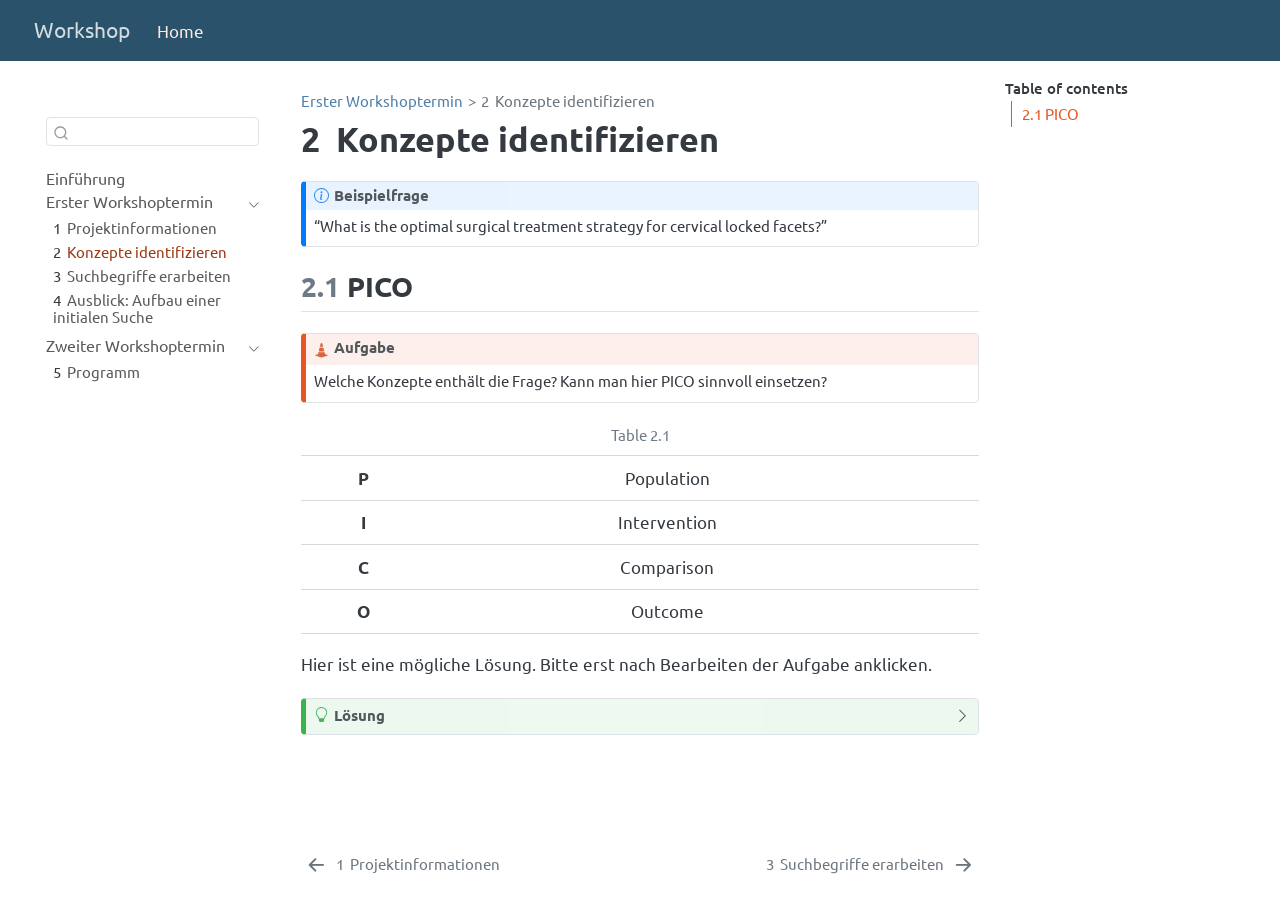
==== commit d2ced367: "second workshop outline created" ====
--- a/docs/concepts.html
+++ b/docs/concepts.html
@@ -107,7 +107,7 @@
       <button type="button" class="quarto-btn-toggle btn" data-bs-toggle="collapse" role="button" data-bs-target=".quarto-sidebar-collapse-item" aria-controls="quarto-sidebar" aria-expanded="false" aria-label="Toggle sidebar navigation" onclick="if (window.quartoToggleHeadroom) { window.quartoToggleHeadroom(); }">
         <i class="bi bi-layout-text-sidebar-reverse"></i>
       </button>
-        <nav class="quarto-page-breadcrumbs" aria-label="breadcrumb"><ol class="breadcrumb"><li class="breadcrumb-item"><a href="./facts.html">Beispielprojekt</a></li><li class="breadcrumb-item"><a href="./concepts.html"><span class="chapter-number">2</span>&nbsp; <span class="chapter-title">Konzepte identifizieren</span></a></li></ol></nav>
+        <nav class="quarto-page-breadcrumbs" aria-label="breadcrumb"><ol class="breadcrumb"><li class="breadcrumb-item"><a href="./facts.html">Erster Workshoptermin</a></li><li class="breadcrumb-item"><a href="./concepts.html"><span class="chapter-number">2</span>&nbsp; <span class="chapter-title">Konzepte identifizieren</span></a></li></ol></nav>
         <a class="flex-grow-1" role="navigation" data-bs-toggle="collapse" data-bs-target=".quarto-sidebar-collapse-item" aria-controls="quarto-sidebar" aria-expanded="false" aria-label="Toggle sidebar navigation" onclick="if (window.quartoToggleHeadroom) { window.quartoToggleHeadroom(); }">      
         </a>
       <button type="button" class="btn quarto-search-button" aria-label="Search" onclick="window.quartoOpenSearch();">
@@ -140,7 +140,7 @@
         <li class="sidebar-item sidebar-item-section">
       <div class="sidebar-item-container"> 
             <a class="sidebar-item-text sidebar-link text-start" data-bs-toggle="collapse" data-bs-target="#quarto-sidebar-section-1" role="navigation" aria-expanded="true">
- <span class="menu-text">Beispielprojekt</span></a>
+ <span class="menu-text">Erster Workshoptermin</span></a>
           <a class="sidebar-item-toggle text-start" data-bs-toggle="collapse" data-bs-target="#quarto-sidebar-section-1" role="navigation" aria-expanded="true" aria-label="Toggle section">
             <i class="bi bi-chevron-right ms-2"></i>
           </a> 
@@ -167,7 +167,24 @@
           <li class="sidebar-item">
   <div class="sidebar-item-container"> 
   <a href="./initialsearch.html" class="sidebar-item-text sidebar-link">
- <span class="menu-text"><span class="chapter-number">4</span>&nbsp; <span class="chapter-title">Aufbau einer initialen Suche</span></span></a>
+ <span class="menu-text"><span class="chapter-number">4</span>&nbsp; <span class="chapter-title">Ausblick: Aufbau einer initialen Suche</span></span></a>
+  </div>
+</li>
+      </ul>
+  </li>
+        <li class="sidebar-item sidebar-item-section">
+      <div class="sidebar-item-container"> 
+            <a class="sidebar-item-text sidebar-link text-start" data-bs-toggle="collapse" data-bs-target="#quarto-sidebar-section-2" role="navigation" aria-expanded="true">
+ <span class="menu-text">Zweiter Workshoptermin</span></a>
+          <a class="sidebar-item-toggle text-start" data-bs-toggle="collapse" data-bs-target="#quarto-sidebar-section-2" role="navigation" aria-expanded="true" aria-label="Toggle section">
+            <i class="bi bi-chevron-right ms-2"></i>
+          </a> 
+      </div>
+      <ul id="quarto-sidebar-section-2" class="collapse list-unstyled sidebar-section depth1 show">  
+          <li class="sidebar-item">
+  <div class="sidebar-item-container"> 
+  <a href="./topic.html" class="sidebar-item-text sidebar-link">
+ <span class="menu-text"><span class="chapter-number">5</span>&nbsp; <span class="chapter-title">Programm</span></span></a>
   </div>
 </li>
       </ul>
@@ -189,7 +206,7 @@
 <!-- main -->
 <main class="content" id="quarto-document-content">
 
-<header id="title-block-header" class="quarto-title-block default"><nav class="quarto-page-breadcrumbs quarto-title-breadcrumbs d-none d-lg-block" aria-label="breadcrumb"><ol class="breadcrumb"><li class="breadcrumb-item"><a href="./facts.html">Beispielprojekt</a></li><li class="breadcrumb-item"><a href="./concepts.html"><span class="chapter-number">2</span>&nbsp; <span class="chapter-title">Konzepte identifizieren</span></a></li></ol></nav>
+<header id="title-block-header" class="quarto-title-block default"><nav class="quarto-page-breadcrumbs quarto-title-breadcrumbs d-none d-lg-block" aria-label="breadcrumb"><ol class="breadcrumb"><li class="breadcrumb-item"><a href="./facts.html">Erster Workshoptermin</a></li><li class="breadcrumb-item"><a href="./concepts.html"><span class="chapter-number">2</span>&nbsp; <span class="chapter-title">Konzepte identifizieren</span></a></li></ol></nav>
 <div class="quarto-title">
 <h1 class="title"><span class="chapter-number">2</span>&nbsp; <span class="chapter-title">Konzepte identifizieren</span></h1>
 </div>
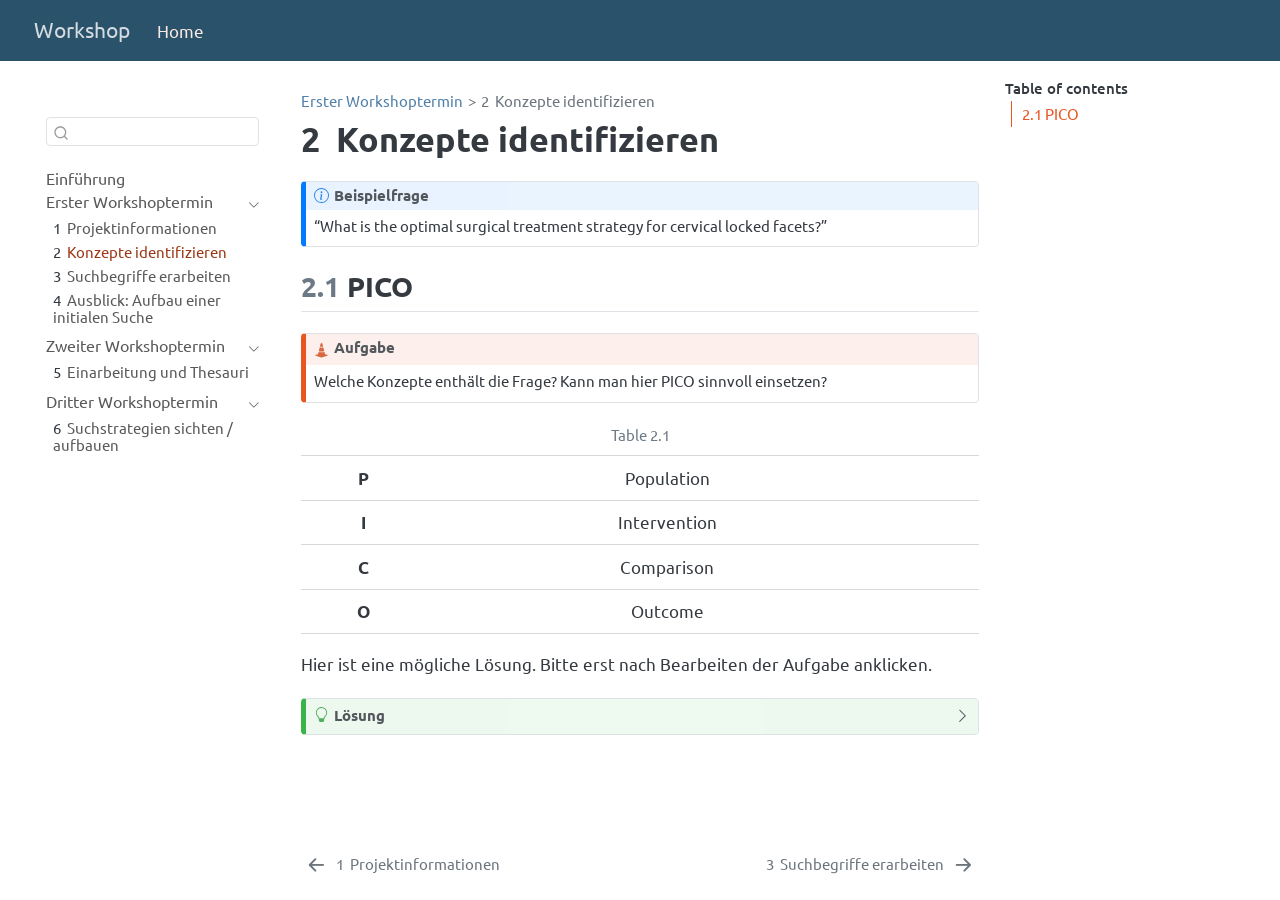
==== commit 1e8b3741: "updated program, split into sessions 2 and 3" ====
--- a/docs/concepts.html
+++ b/docs/concepts.html
@@ -184,7 +184,24 @@
           <li class="sidebar-item">
   <div class="sidebar-item-container"> 
   <a href="./topic.html" class="sidebar-item-text sidebar-link">
- <span class="menu-text"><span class="chapter-number">5</span>&nbsp; <span class="chapter-title">Programm</span></span></a>
+ <span class="menu-text"><span class="chapter-number">5</span>&nbsp; <span class="chapter-title">Einarbeitung und Thesauri</span></span></a>
+  </div>
+</li>
+      </ul>
+  </li>
+        <li class="sidebar-item sidebar-item-section">
+      <div class="sidebar-item-container"> 
+            <a class="sidebar-item-text sidebar-link text-start" data-bs-toggle="collapse" data-bs-target="#quarto-sidebar-section-3" role="navigation" aria-expanded="true">
+ <span class="menu-text">Dritter Workshoptermin</span></a>
+          <a class="sidebar-item-toggle text-start" data-bs-toggle="collapse" data-bs-target="#quarto-sidebar-section-3" role="navigation" aria-expanded="true" aria-label="Toggle section">
+            <i class="bi bi-chevron-right ms-2"></i>
+          </a> 
+      </div>
+      <ul id="quarto-sidebar-section-3" class="collapse list-unstyled sidebar-section depth1 show">  
+          <li class="sidebar-item">
+  <div class="sidebar-item-container"> 
+  <a href="./topic2.html" class="sidebar-item-text sidebar-link">
+ <span class="menu-text"><span class="chapter-number">6</span>&nbsp; <span class="chapter-title">Suchstrategien sichten / aufbauen</span></span></a>
   </div>
 </li>
       </ul>
